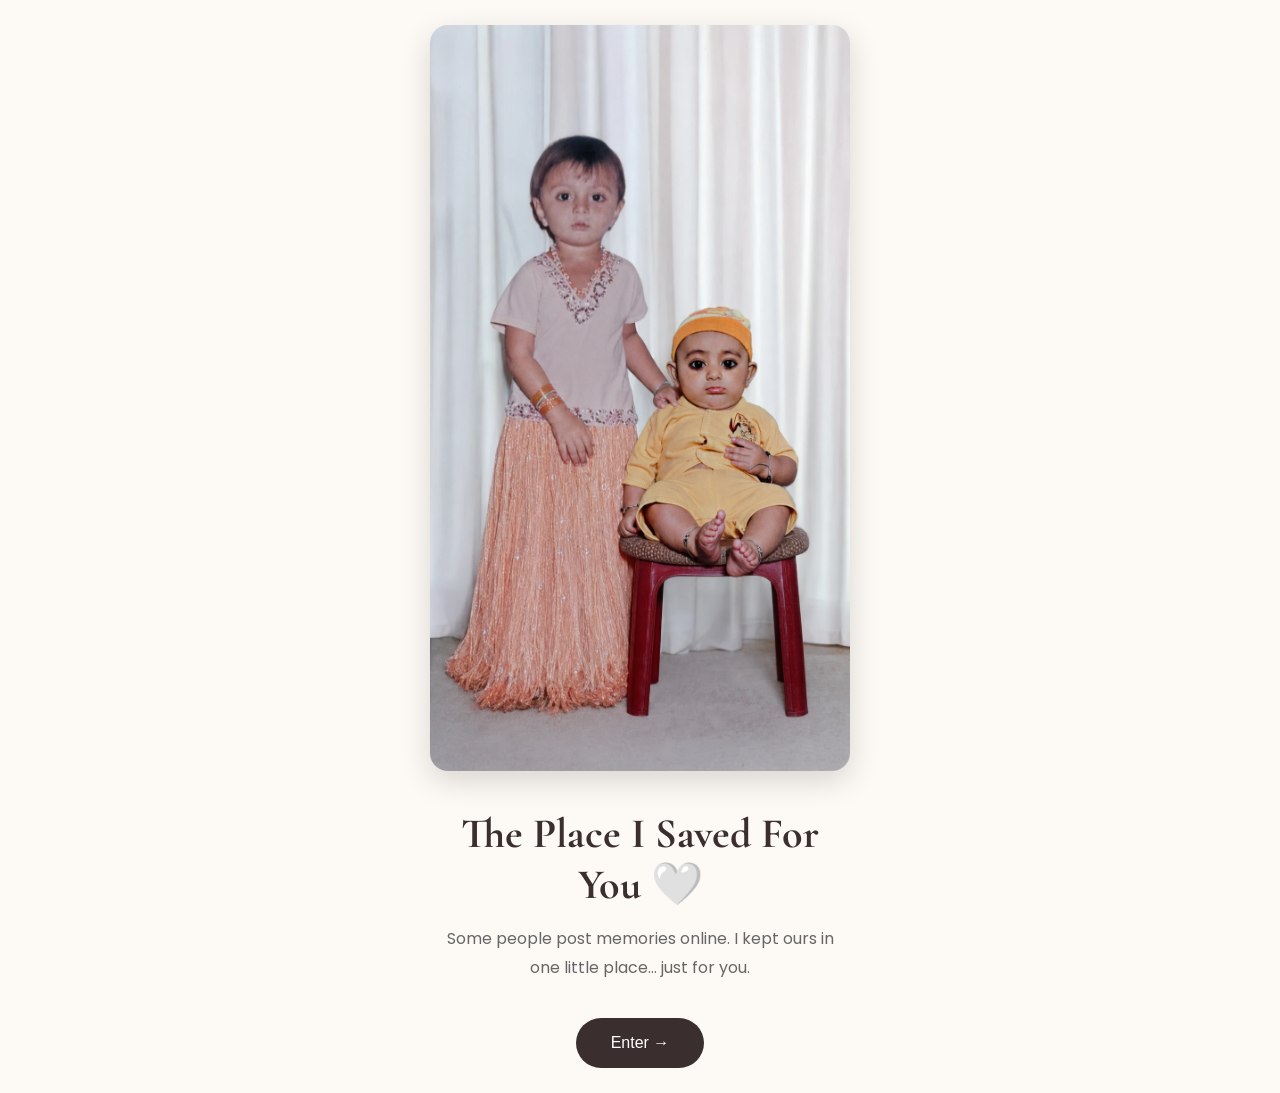
==== index.html @ 739b574f "Update index.html" ====
<!DOCTYPE html>
<html lang="en">
<head>
<meta charset="UTF-8">
<meta name="viewport" content="width=device-width, initial-scale=1.0">

<title>The Place I Saved For You</title>

<link href="https://fonts.googleapis.com/css2?family=Cormorant+Garamond:wght@400;700&family=Poppins:wght@300;400&display=swap" rel="stylesheet">

<style>

*{
margin:0;
padding:0;
box-sizing:border-box;
}

body{
background:#fdfaf6;
font-family:Poppins,sans-serif;
display:flex;
justify-content:center;
align-items:center;
min-height:100vh;
padding:25px;
}

.container{
max-width:420px;
text-align:center;
}

.hero{
width:100%;
border-radius:18px;
box-shadow:0 10px 30px rgba(0,0,0,.15);
margin-bottom:30px;
}

h1{
font-family:"Cormorant Garamond",serif;
font-size:42px;
margin-bottom:15px;
color:#3b2e2e;
}

p{
font-size:16px;
line-height:1.8;
color:#666;
margin-bottom:35px;
}

button{
padding:16px 35px;
font-size:16px;
border:none;
border-radius:40px;
background:#3b2e2e;
color:white;
cursor:pointer;
transition:.3s;
}

button:hover{
transform:scale(1.05);
}

</style>

</head>

<body>

<div class="container">

<img src="assets/photos/childhood1.png" class="hero">

<h1>The Place I Saved For You 🤍</h1>

<p>
Some people post memories online.
I kept ours in one little place...
just for you.
</p>

<a href="pages/memories.html">
<button>
Enter →
</button>
</a>

</div>

</body>
</html>
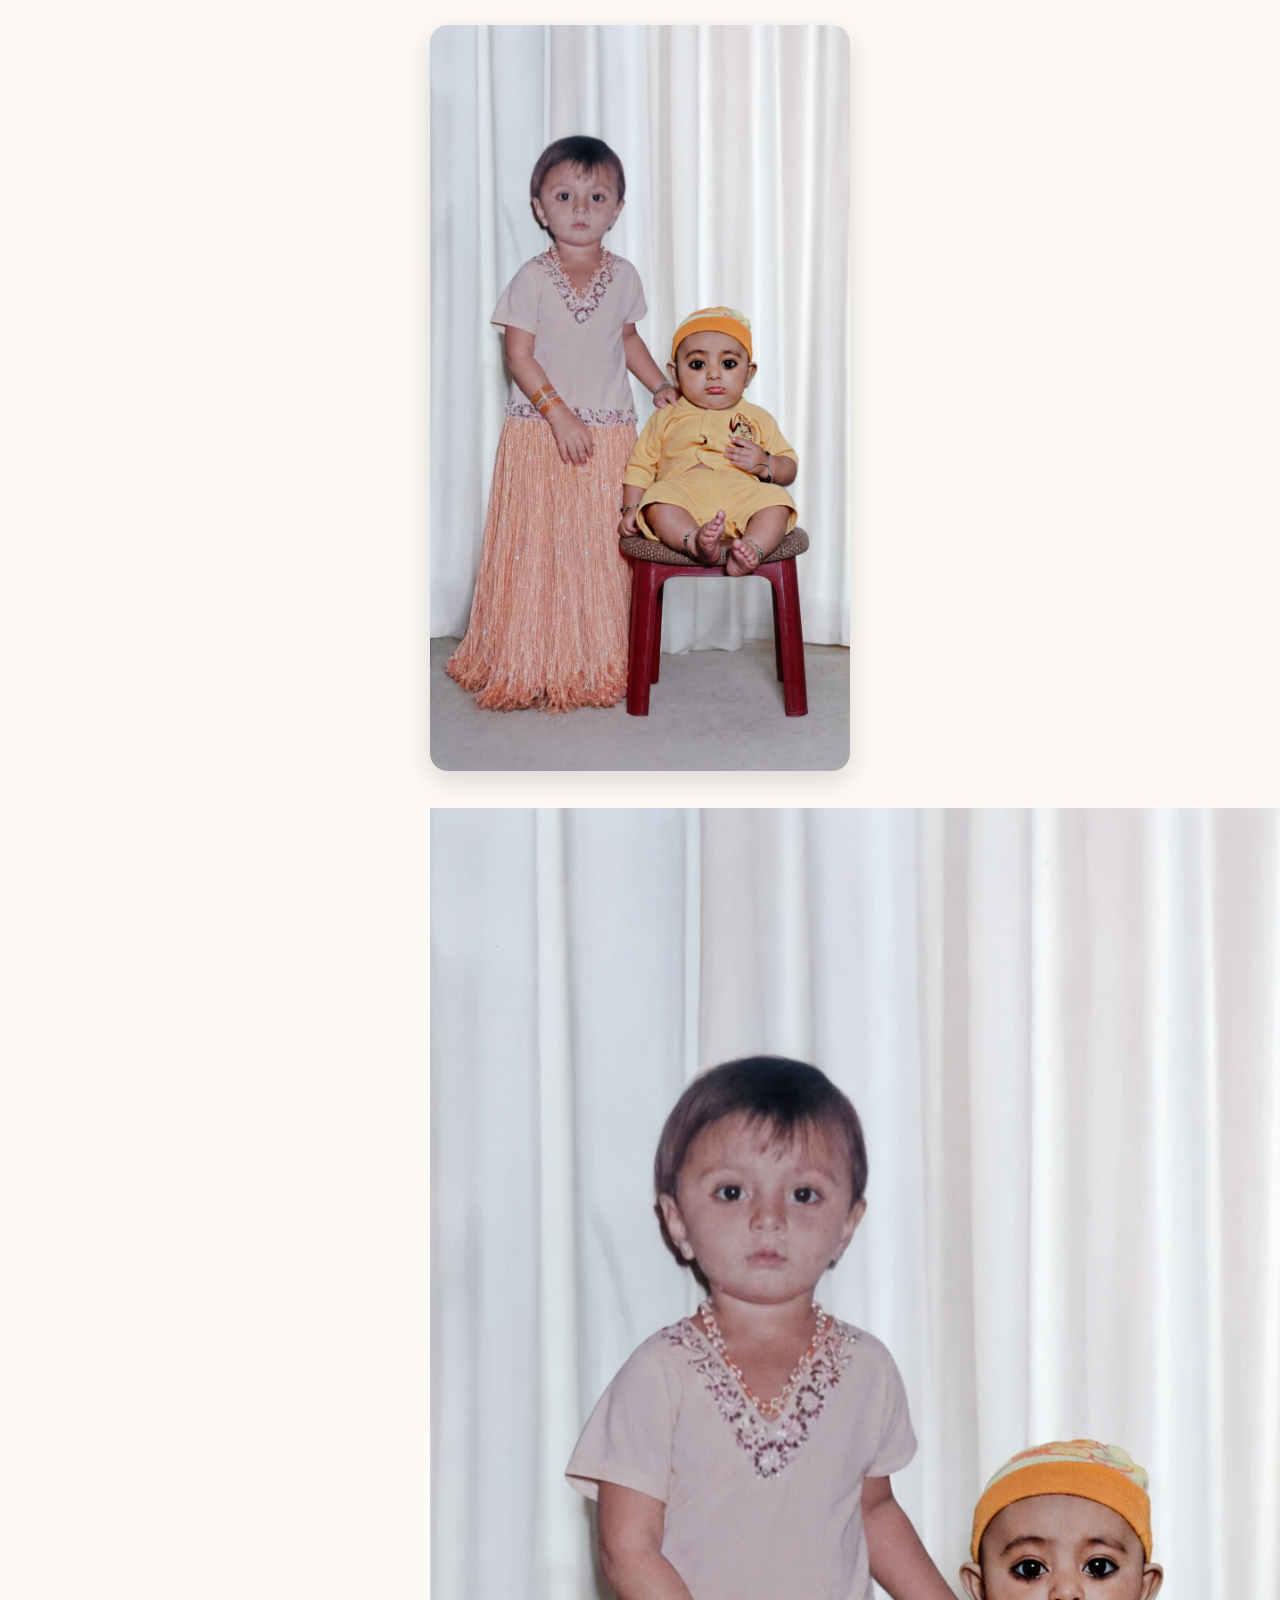
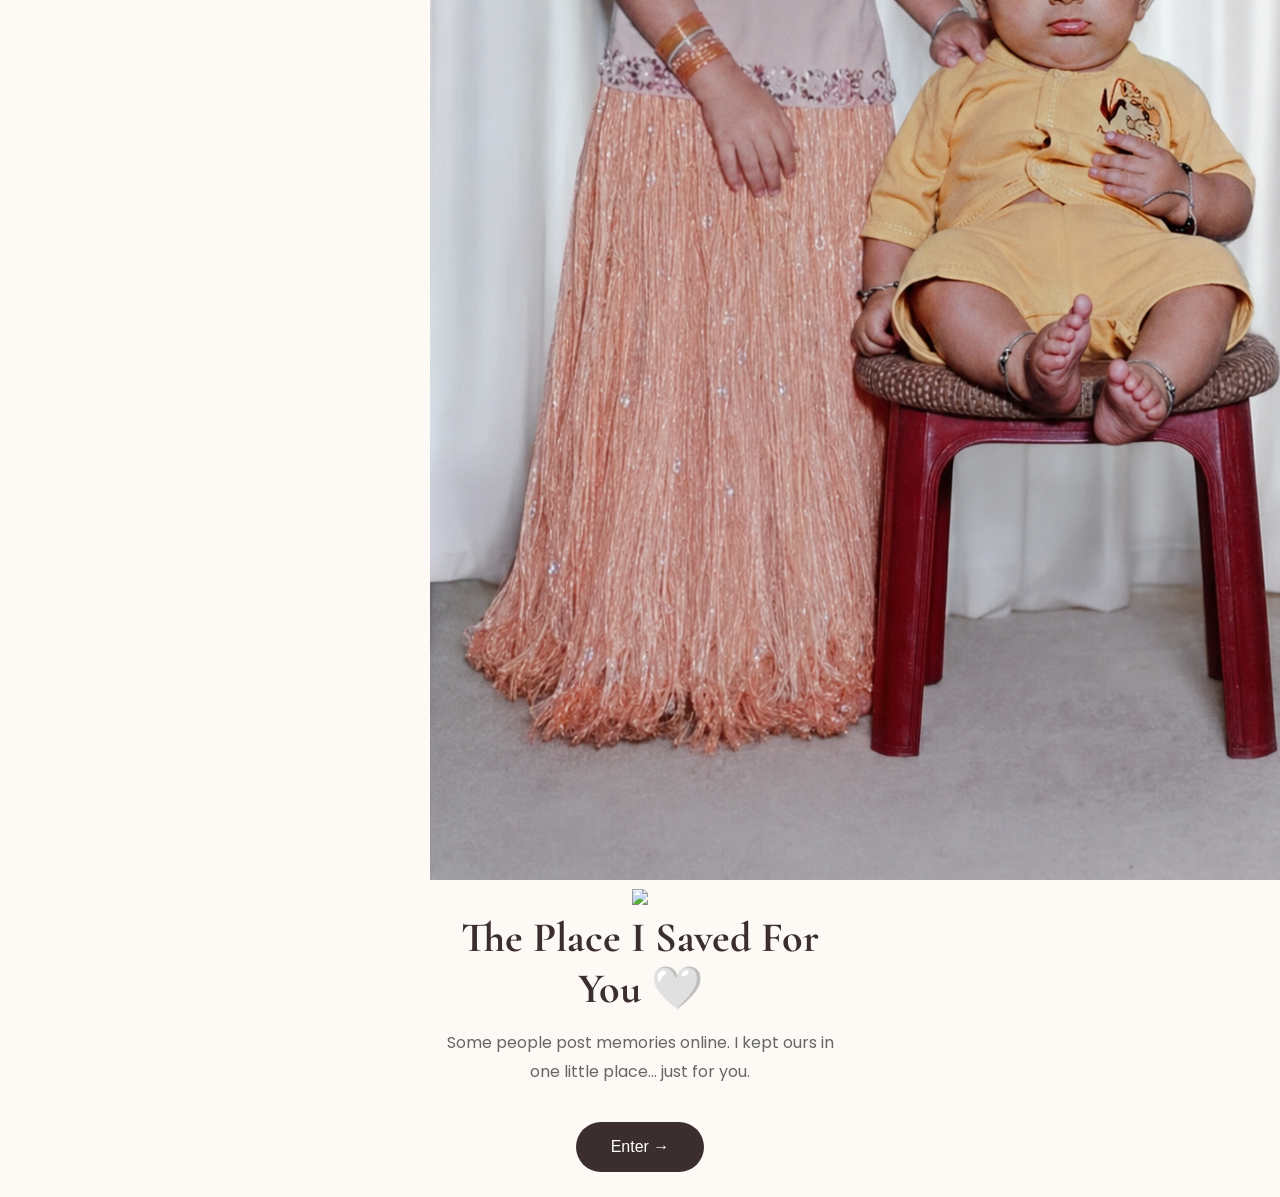
==== commit 97fdee6d: "Update index.html" ====
--- a/index.html
+++ b/index.html
@@ -76,6 +76,13 @@
 <div class="container">
 
 <img src="assets/photos/childhood1.png" class="hero">
+  <div class="gallery">
+
+  <img src="assets/photos/childhood1.png" class="photo">
+
+  <img src="assets/photos/childhood2.png" class="photo">
+
+  </div>
 
 <h1>The Place I Saved For You 🤍</h1>
 
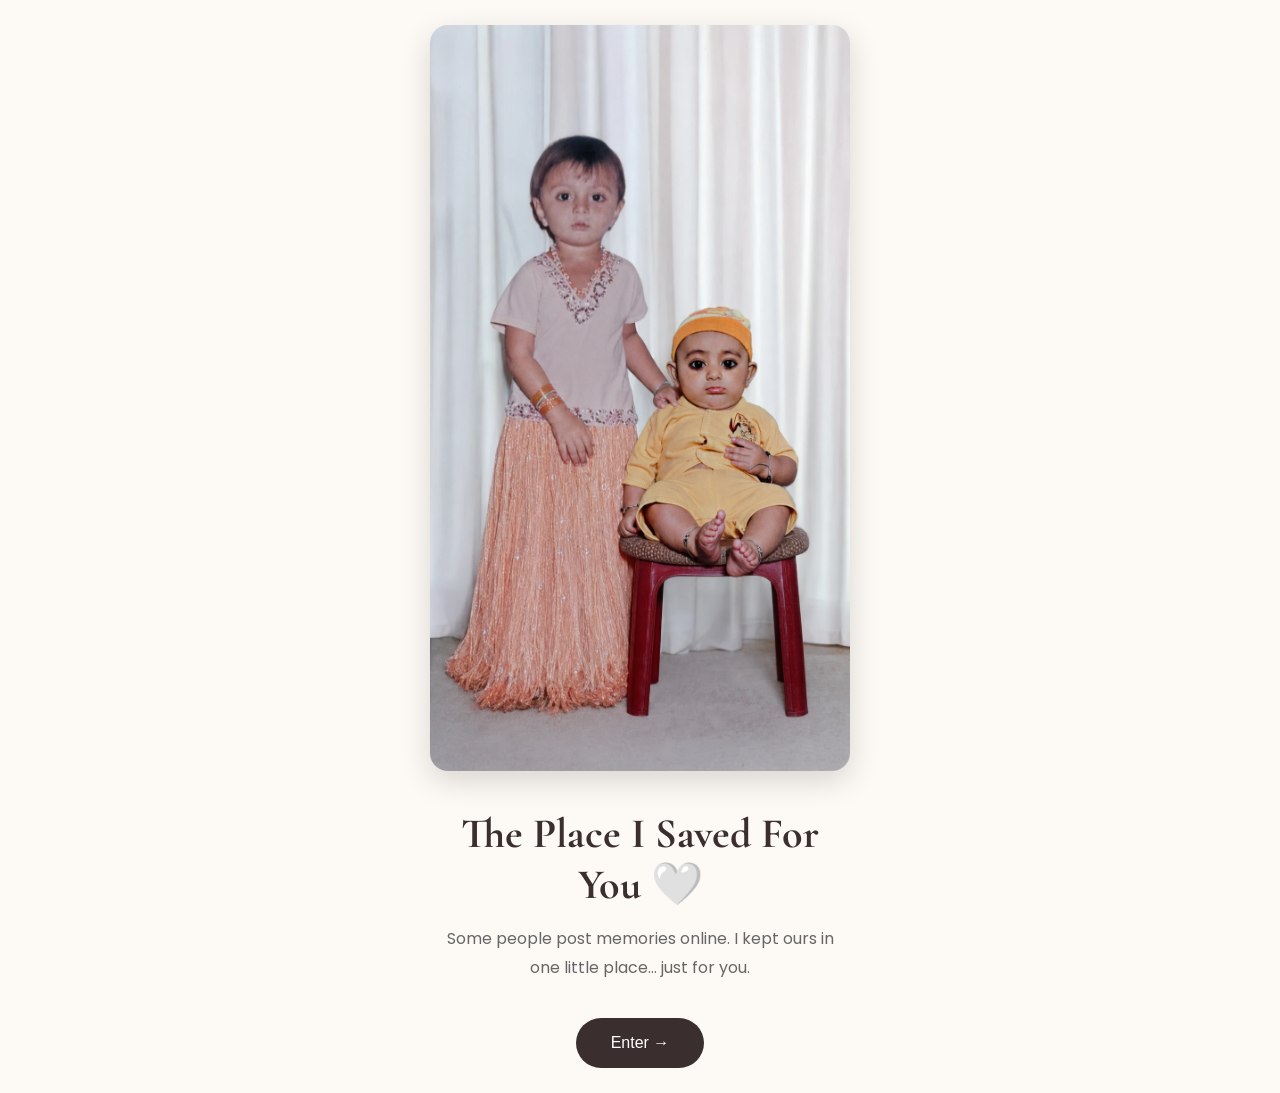
==== commit 0271b223: "Update index.html" ====
--- a/index.html
+++ b/index.html
@@ -76,13 +76,7 @@
 <div class="container">
 
 <img src="assets/photos/childhood1.png" class="hero">
-  <div class="gallery">
-
-  <img src="assets/photos/childhood1.png" class="photo">
-
-  <img src="assets/photos/childhood2.png" class="photo">
-
-  </div>
+  
 
 <h1>The Place I Saved For You 🤍</h1>
 
@@ -92,7 +86,7 @@
 just for you.
 </p>
 
-<a href="pages/memories.html">
+<a href="#">
 <button>
 Enter →
 </button>
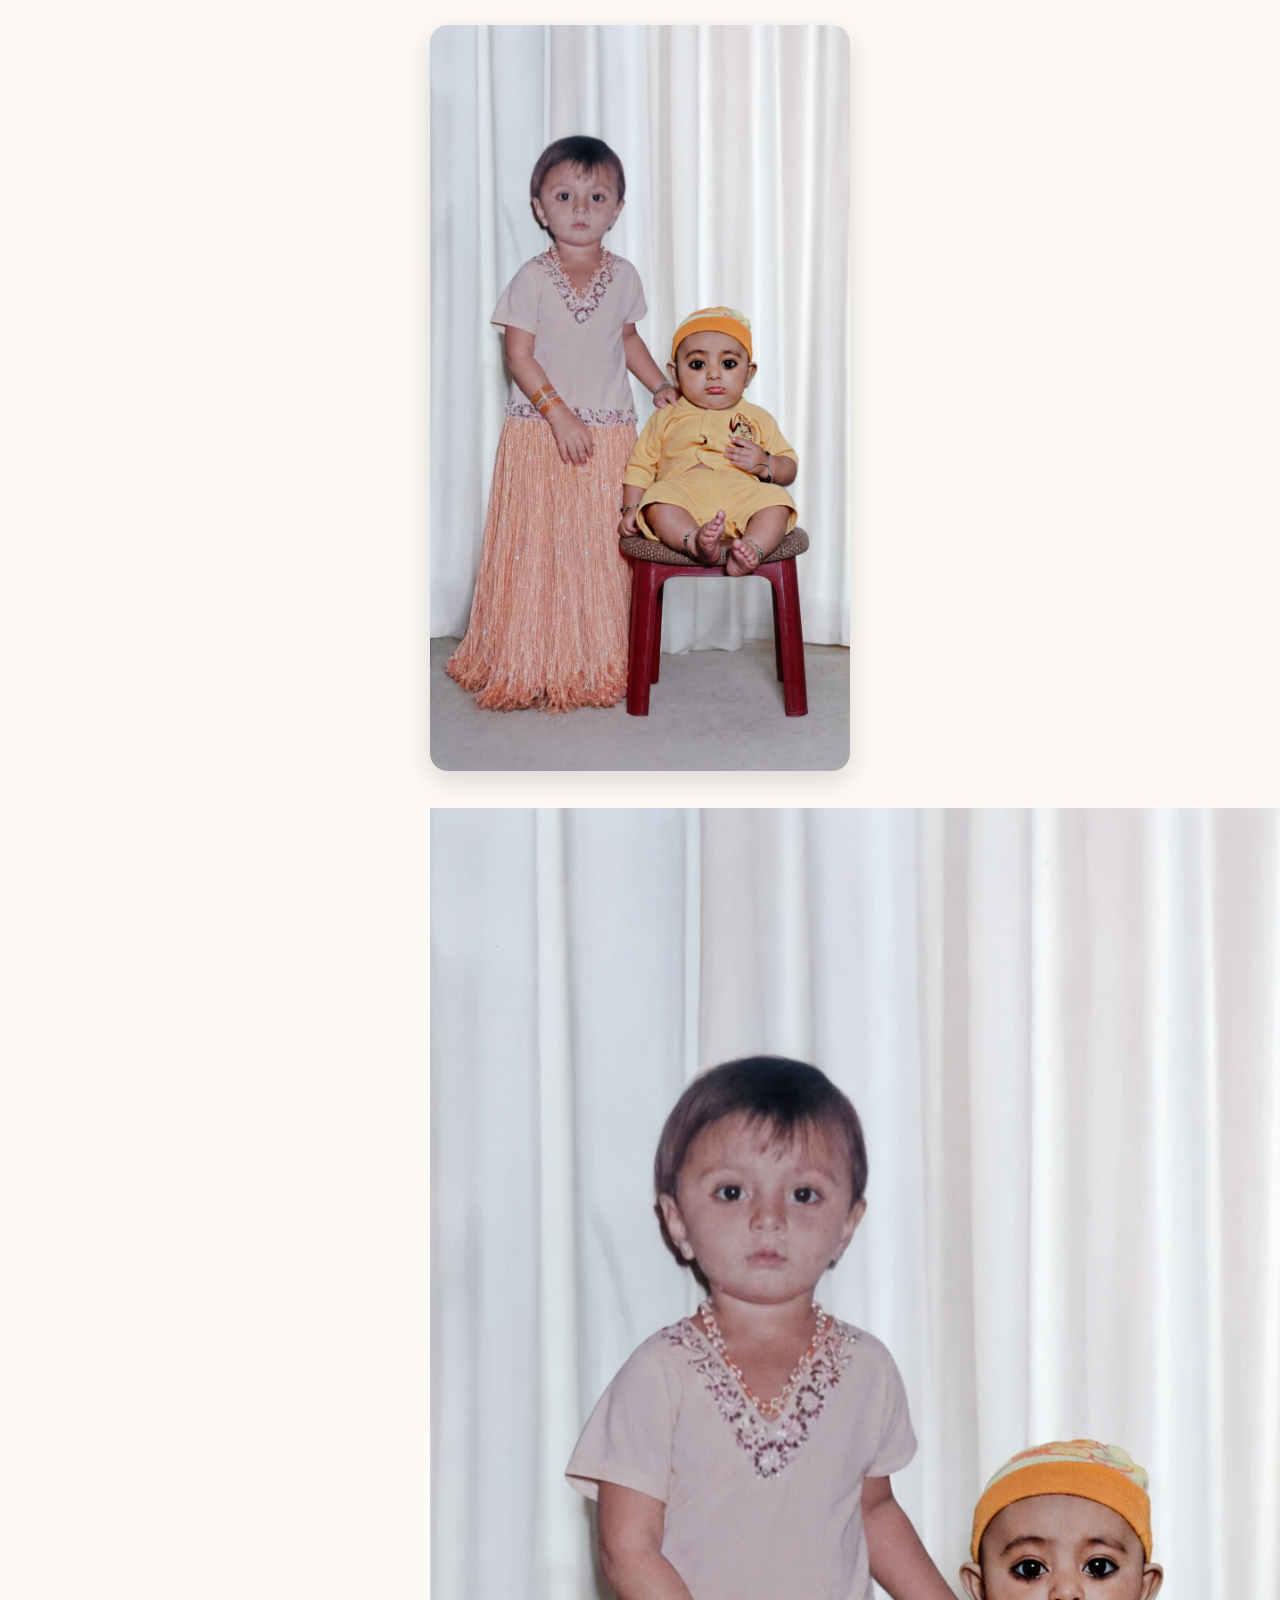
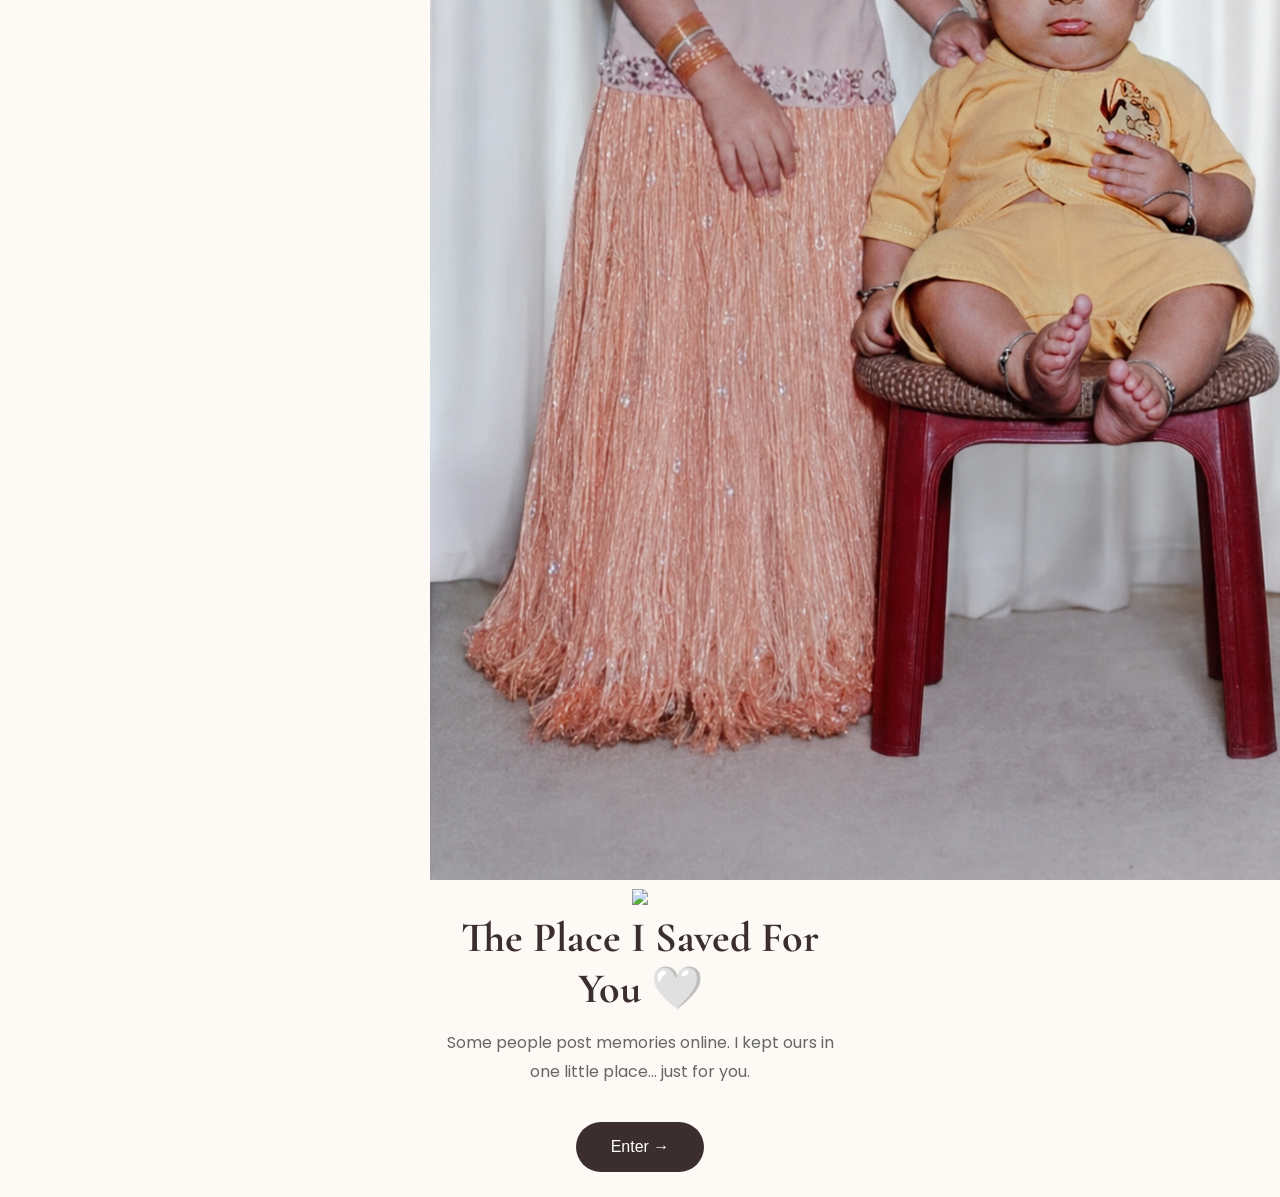
==== commit fbc6ff43: "Update index.html" ====
--- a/index.html
+++ b/index.html
@@ -76,7 +76,9 @@
 <div class="container">
 
 <img src="assets/photos/childhood1.png" class="hero">
-  
+<img src="assets/photos/childhood1.png" class="photo">
+
+<img src="assets/photos/childhood2.png" class="photo">
 
 <h1>The Place I Saved For You 🤍</h1>
 
@@ -85,8 +87,8 @@
 I kept ours in one little place...
 just for you.
 </p>
+<a href="index.html">
 
-<a href="#">
 <button>
 Enter →
 </button>
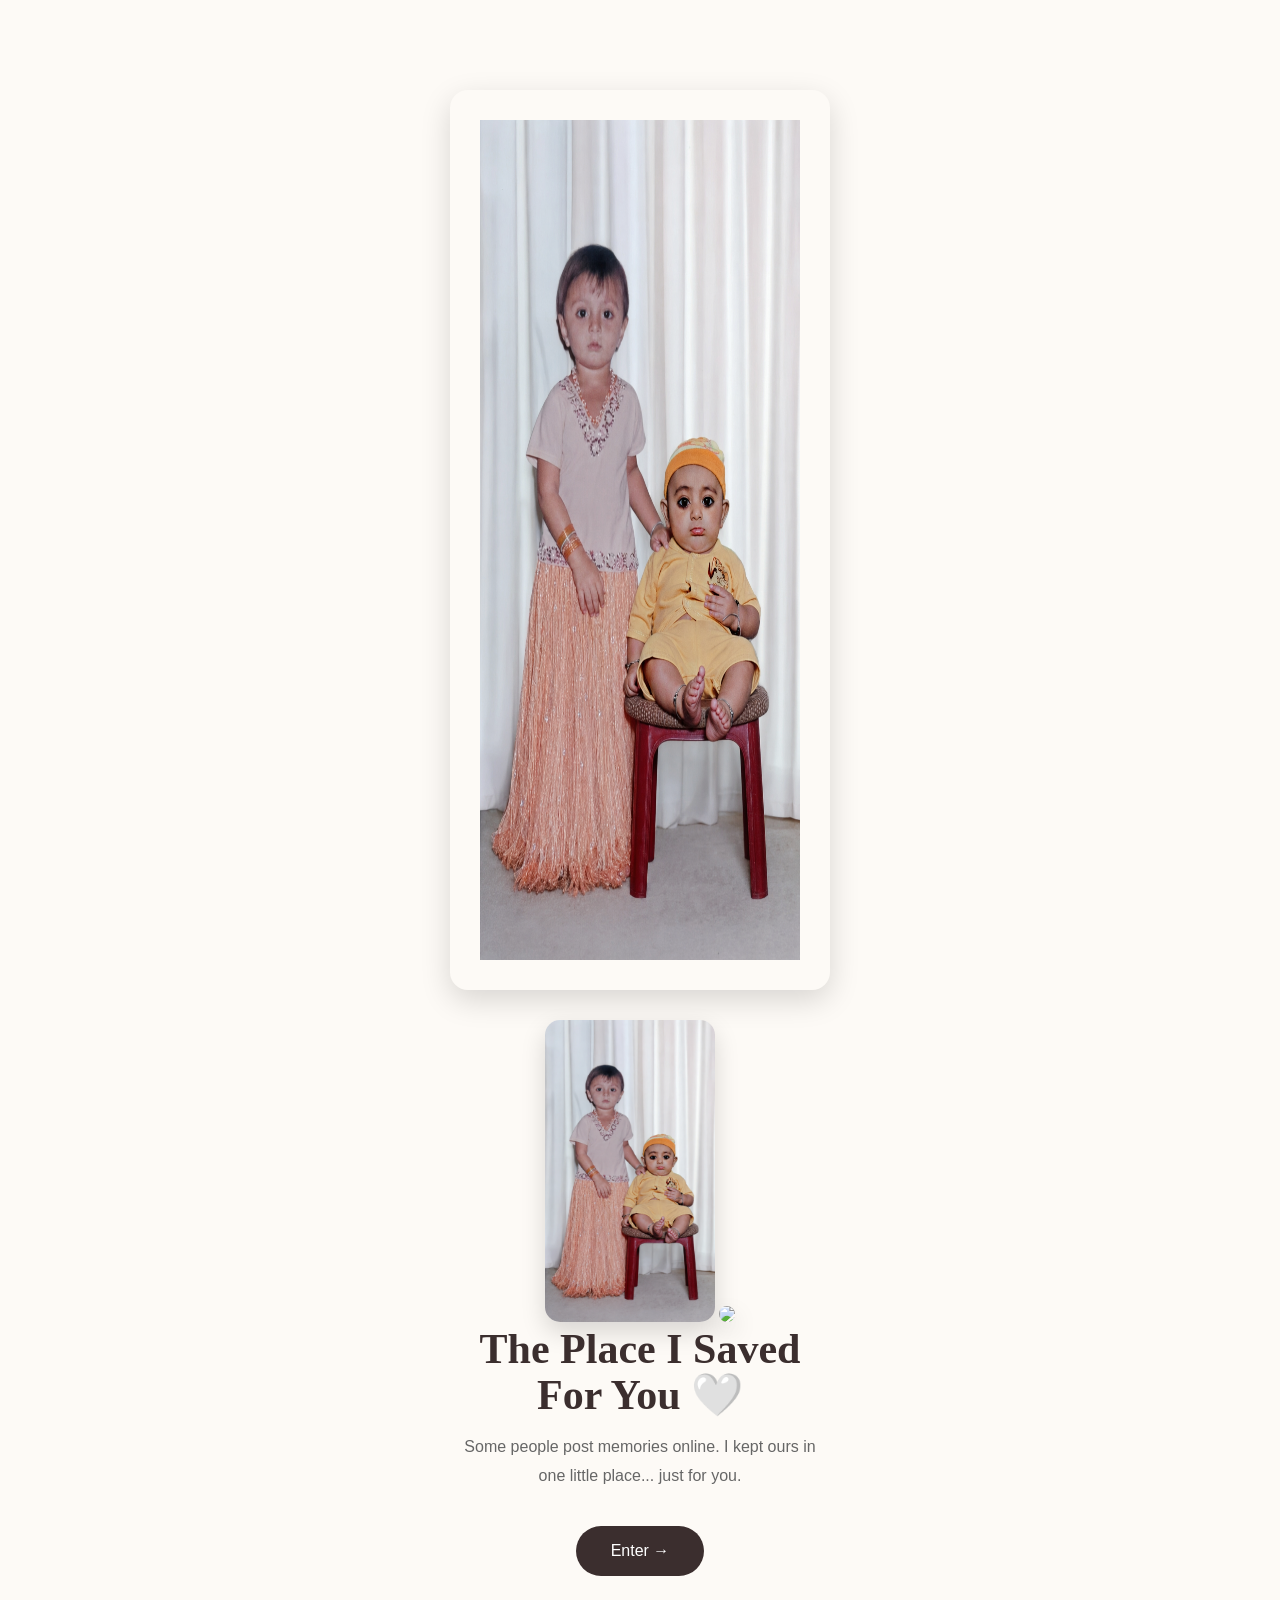
==== commit 7edc2fa1: "Update index.html" ====
--- a/index.html
+++ b/index.html
@@ -6,7 +6,7 @@
 
 <title>The Place I Saved For You</title>
 
-<link href="https://fonts.googleapis.com/css2?family=Cormorant+Garamond:wght@400;700&family=Poppins:wght@300;400&display=swap" rel="stylesheet">
+<link rel="stylesheet" href="style.css">
 
 <style>
 
--- a/style.css
+++ b/style.css
@@ -0,0 +1,149 @@
+*{
+margin:0;
+padding:0;
+box-sizing:border-box;
+}
+
+html{
+scroll-behavior:smooth;
+}
+
+body{
+background:#F8F4EE;
+font-family:'Poppins',sans-serif;
+color:#3A312A;
+overflow-x:hidden;
+}
+
+.hero{
+min-height:100vh;
+display:flex;
+justify-content:center;
+align-items:center;
+padding:30px;
+}
+
+.glass{
+width:100%;
+max-width:420px;
+background:rgba(255,255,255,.72);
+backdrop-filter:blur(18px);
+border:1px solid rgba(255,255,255,.5);
+border-radius:28px;
+padding:35px 25px;
+text-align:center;
+box-shadow:0 20px 60px rgba(0,0,0,.12);
+animation:fade 1s ease;
+}
+
+h1{
+font-family:'Cormorant Garamond',serif;
+font-size:44px;
+font-weight:700;
+line-height:1.1;
+margin-bottom:18px;
+}
+
+.subtitle{
+font-size:16px;
+line-height:1.8;
+color:#6C6259;
+margin-bottom:28px;
+}
+
+.main-photo{
+width:100%;
+border-radius:22px;
+margin-bottom:28px;
+box-shadow:0 18px 35px rgba(0,0,0,.18);
+transition:.4s;
+}
+
+.main-photo:hover{
+transform:scale(1.02);
+}
+
+button{
+background:#3A312A;
+color:white;
+border:none;
+padding:15px 32px;
+border-radius:100px;
+font-size:16px;
+cursor:pointer;
+transition:.35s;
+}
+
+button:hover{
+transform:translateY(-3px);
+background:#1F1A16;
+}
+
+@keyframes fade{
+
+from{
+opacity:0;
+transform:translateY(35px);
+}
+
+to{
+opacity:1;
+transform:translateY(0);
+}
+
+}
+body{
+    margin:0;
+    font-family:'Poppins',sans-serif;
+    background:linear-gradient(135deg,#fff8f5,#f8f1ff);
+}
+
+.container{
+    max-width:900px;
+    margin:auto;
+    text-align:center;
+    padding:40px 20px;
+}
+
+.hero{
+    width:280px;
+    border-radius:20px;
+    box-shadow:0 15px 35px rgba(0,0,0,.2);
+    margin:25px auto;
+    display:block;
+}
+
+.gallery{
+    display:flex;
+    justify-content:center;
+    gap:15px;
+    flex-wrap:wrap;
+    margin-top:20px;
+}
+
+.photo{
+    width:170px;
+    border-radius:15px;
+    box-shadow:0 10px 25px rgba(0,0,0,.15);
+    transition:.3s;
+}
+
+.photo:hover{
+    transform:scale(1.05);
+}
+
+button{
+    padding:15px 35px;
+    border:none;
+    border-radius:50px;
+    background:#111;
+    color:white;
+    font-size:17px;
+    cursor:pointer;
+    transition:.3s;
+}
+
+button:hover{
+    transform:scale(1.05);
+    background:#333;
+}
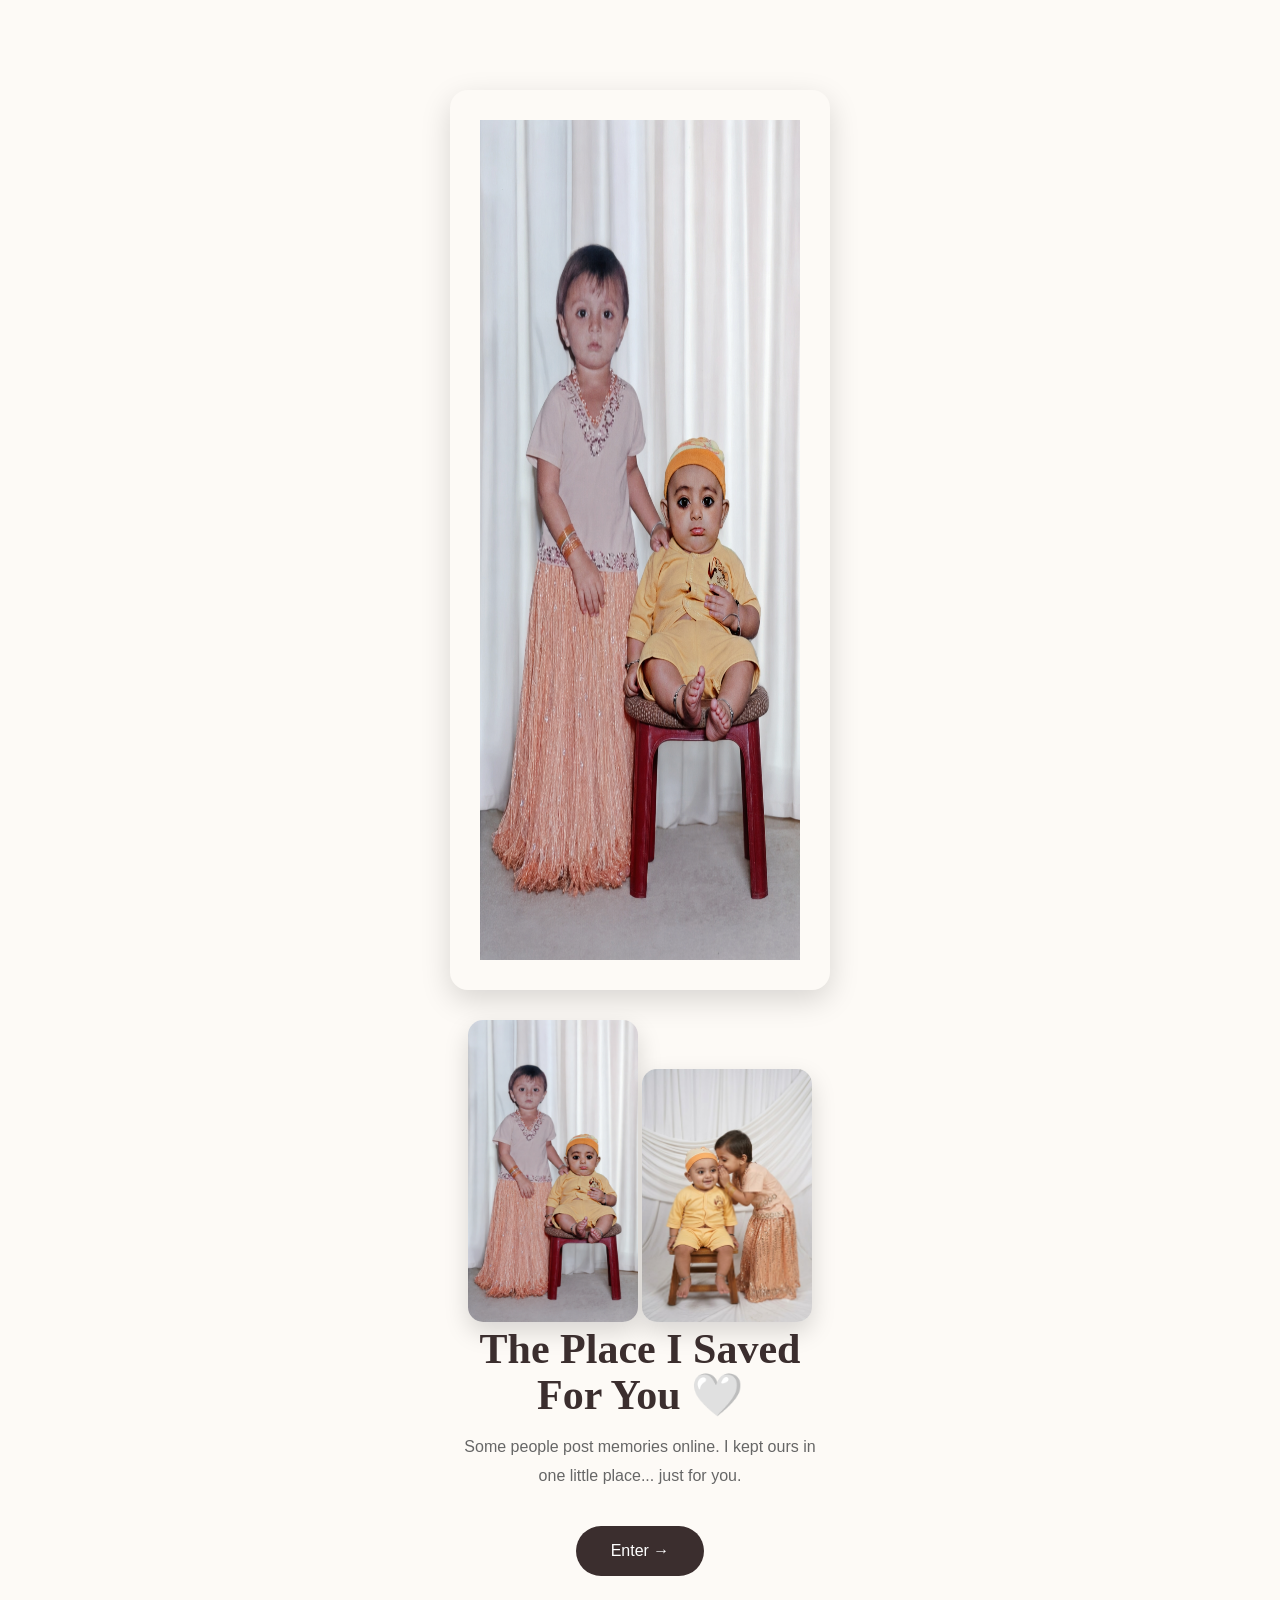
==== commit 506e114e: "Update index.html" ====
--- a/index.html
+++ b/index.html
@@ -78,7 +78,7 @@
 <img src="assets/photos/childhood1.png" class="hero">
 <img src="assets/photos/childhood1.png" class="photo">
 
-<img src="assets/photos/childhood2.png" class="photo">
+<img src="assets/photos/childhood2.jpeg" class="photo">
 
 <h1>The Place I Saved For You 🤍</h1>
 
